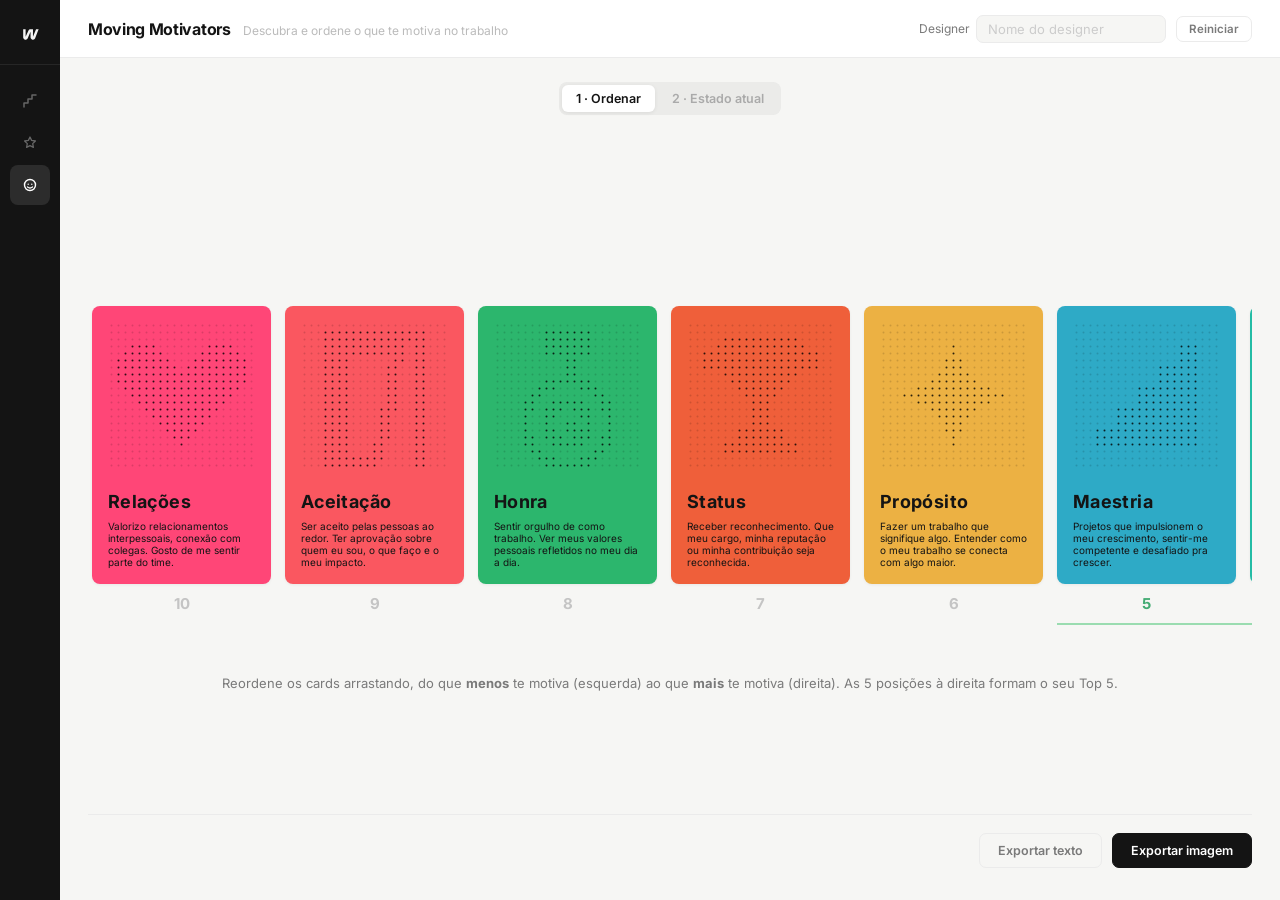
==== mm/index.html @ b3c46a8f "Adiciona ferramenta Moving Motivators Terceira ferramenta da central, seguindo o layout dos cards do" ====
<!DOCTYPE html>
<html lang="pt-BR">
<head>
  <meta charset="UTF-8">
  <meta name="viewport" content="width=device-width, initial-scale=1.0">
  <title>Leadership Tools — Moving Motivators</title>
  <link rel="preconnect" href="https://fonts.googleapis.com">
  <link rel="preconnect" href="https://fonts.gstatic.com" crossorigin>
  <link href="https://fonts.googleapis.com/css2?family=Inter:wght@400;500;600;700;800&display=swap" rel="stylesheet">
  <link rel="stylesheet" href="../assets/shared.css">
  <style>
    /* ── BODY ─────────────────────────────────── */
    .mm-body {
      flex: 1;
      overflow-y: auto;
      background: var(--bg);
      padding: 24px 28px 32px;
      display: flex;
      flex-direction: column;
    }

    /* ── STEP INDICATOR ───────────────────────── */
    .mm-steps { display: flex; justify-content: center; margin-bottom: 18px; }

    /* segmented control (mesmo padrão do .mode-toggle da Ladder) */
    .mm-toggle {
      display: inline-flex;
      gap: 3px;
      background: rgba(20,20,20,0.05);   /* o body já é --bg, então um tom + escuro */
      border-radius: 8px;
      padding: 3px;
    }

    .mm-step {
      font-family: inherit;
      font-size: 12.5px;
      font-weight: 600;
      color: #aaa;
      background: transparent;
      border: none;
      border-radius: 6px;
      padding: 6px 14px;
      cursor: pointer;
      display: flex;
      align-items: center;
      gap: 6px;
      transition: background 0.12s, color 0.12s, box-shadow 0.12s;
      white-space: nowrap;
    }
    .mm-step:not(.active):hover { color: var(--muted); }
    .mm-step.active {
      background: var(--white);
      color: var(--charcoal);
      box-shadow: 0 1px 4px rgba(0,0,0,0.07);
    }

    .mm-instruction { font-size: 13px; color: var(--muted); margin-top: 20px; line-height: 1.6; text-align: center; }

    /* ── AÇÕES (exportar) — padrão .ladder-actions ── */
    .mm-actions {
      display: flex;
      gap: 10px;
      justify-content: flex-end;
      padding-top: 18px;
      border-top: 1px solid var(--border);
      flex-shrink: 0;
    }

    /* ── IDENTIDADE (nome + mês/ano, padrão Ladder) ── */
    .mm-identity { text-align: center; margin-bottom: 18px; min-height: 30px; }
    .mm-name {
      font-size: 26px;
      font-weight: 800;
      color: var(--charcoal);
      letter-spacing: -0.04em;
      display: none;
    }
    .mm-date { font-size: 11.5px; color: #bbb; margin-top: 2px; display: none; }

    .mm-view { flex: 1; display: flex; flex-direction: column; min-height: 0; }
    .mm-view[hidden] { display: none; }

    /* ── CARD ─────────────────────────────────── */
    .mm-card {
      width: 100%;
      min-height: 261px;
      flex: 1 1 auto;
      border-radius: 8px;
      padding: 16px;
      display: flex;
      flex-direction: column;
      gap: 24px;                 /* Figma: display ↔ texto */
      cursor: grab;
      user-select: none;
      box-shadow: 0 1px 3px rgba(0,0,0,0.06);
    }
    .mm-card:active { cursor: grabbing; }
    .mm-card.dragging { opacity: 0.35; }

    .mm-icon {
      width: 100%;
      aspect-ratio: 1 / 1;
      background-size: contain;
      background-repeat: no-repeat;
      background-position: center;
    }

    .mm-card-text { display: flex; flex-direction: column; gap: 8px; } /* Figma: título ↔ desc */

    .mm-title {
      font-family: 'Landour', 'Inter', sans-serif;
      font-weight: 700;
      font-size: 18px;
      letter-spacing: 0.36px;
      line-height: 1.05;
      color: #141414;
    }
    .mm-desc { font-size: 10px; line-height: 1.2; color: #141414; }

    /* Compact (usado no passo 2) */
    .mm-card.compact { min-height: 0; flex: none; padding: 10px; gap: 10px; }
    .mm-card.compact .mm-title { font-size: 13px; text-align: center; }
    .mm-card.compact .mm-desc { display: none; }

    /* ── SCALE (passo 1) ──────────────────────── */
    /* centraliza verticalmente o bloco (cards + régua) */
    .scale-center {
      flex: 1;
      display: flex;
      flex-direction: column;
      justify-content: center;
      min-height: 0;
    }

    /* só os cards rolam na horizontal (scrollbar oculta, scroll mantido) */
    .cards-scroll {
      overflow-x: auto;
      padding: 4px 4px 8px;
      scrollbar-width: none;        /* Firefox */
      -ms-overflow-style: none;     /* IE/Edge legado */
    }
    .cards-scroll::-webkit-scrollbar { display: none; }  /* WebKit */

    .scale-col { display: flex; flex-direction: column; gap: 10px; width: max-content; }

    .scale-slots { display: grid; grid-template-columns: repeat(10, 179px); gap: 14px; align-items: stretch; }

    .scale-slot {
      display: flex;
      flex-direction: column;
      align-items: stretch;
      gap: 10px;
    }
    .scale-slot.drag-over .mm-card { box-shadow: 0 0 0 2px var(--charcoal); }

    .slot-rank { text-align: center; font-size: 15px; font-weight: 700; color: #c4c4c4; }
    .scale-slot.top5 .slot-rank { color: #43ab73; }

    /* TOP 5 bracket */
    .top5-track { display: grid; grid-template-columns: repeat(10, 179px); gap: 14px; }
    .top5-track .bracket {
      grid-column: 6 / 11;
      text-align: center;
      font-size: 11px;
      font-weight: 700;
      letter-spacing: 0.14em;
      color: #43ab73;
      border-top: 2px solid #9adcb0;
      padding-top: 6px;
    }


    /* ── GRID (passo 2) ───────────────────────── */
    .mm-grid {
      display: grid;
      grid-template-columns: 84px repeat(5, minmax(0, 1fr));
      gap: 10px;
      max-width: 940px;
      margin: 0 auto;
    }

    .row-label { display: flex; align-items: center; font-size: 13.5px; font-weight: 700; }
    .row-label.plus    { color: #2fa968; }
    .row-label.neutral { color: var(--muted); }
    .row-label.minus   { color: #e2542f; }

    .grid-cell {
      min-height: 132px;
      border: 1.5px dashed #d5d5d5;
      border-radius: 9px;
      padding: 6px;
      display: flex;
      align-items: center;
      justify-content: center;
      transition: border-color 0.12s, background 0.12s;
    }
    .grid-cell.plus    { background: #f0faf3; border-color: #cdeed8; }
    .grid-cell.neutral { background: #fafafa; }
    .grid-cell.minus   { background: #fdf1ee; border-color: #f5d5cb; }
    .grid-cell.drag-over { border-color: var(--charcoal); }

    .mm-grid-caption {
      display: grid;
      grid-template-columns: 84px repeat(5, minmax(0, 1fr));
      gap: 10px;
      max-width: 940px;
      margin: 8px auto 0;
    }
    .mm-grid-caption .bracket {
      grid-column: 2 / 7;
      text-align: center;
      font-size: 11px;
      font-weight: 700;
      letter-spacing: 0.14em;
      color: #43ab73;
      border-top: 2px solid #9adcb0;
      padding-top: 5px;
    }

    .mm-legends { margin-top: 20px; display: flex; flex-direction: column; align-items: center; gap: 6px; }
    .mm-legend { font-size: 12px; display: flex; align-items: center; gap: 8px; color: var(--muted); }
    .mm-legend .dot { width: 9px; height: 9px; border-radius: 50%; flex-shrink: 0; }
    .mm-legend.plus  .dot { background: #2fa968; }
    .mm-legend.minus .dot { background: #e2542f; }
  </style>
</head>
<body>
<div class="app">

  <!-- Sidebar -->
  <aside class="sidebar">
    <div class="sidebar-logo">
      <img src="../assets/logo-bcotransp.svg" alt="Wave" width="28" height="28">
    </div>
    <nav class="sidebar-nav">
      <a class="nav-item" href="../ladder/index.html" data-tooltip="Ladder">
        <svg class="nav-icon" viewBox="0 0 16 16" fill="none">
          <path d="M2 14 L2 10 L6 10 L6 6 L10 6 L10 2 L14 2"
            stroke="currentColor" stroke-width="1.5"
            stroke-linecap="round" stroke-linejoin="round"/>
        </svg>
      </a>
      <a class="nav-item" href="../pdi/index.html" data-tooltip="PDI">
        <svg class="nav-icon" viewBox="0 0 16 16" fill="none">
          <path d="M8 2L9.6 5.4 13.4 6 10.7 8.6 11.4 12.4 8 10.7 4.6 12.4 5.3 8.6 2.6 6 6.4 5.4Z"
            stroke="currentColor" stroke-width="1.3" stroke-linejoin="round"/>
        </svg>
      </a>
      <a class="nav-item active" href="#" data-tooltip="Moving Motivators">
        <svg class="nav-icon" viewBox="0 0 16 16" fill="none">
          <circle cx="8" cy="8" r="5.5" stroke="currentColor" stroke-width="1.4"/>
          <circle cx="6.2" cy="7.2" r="0.7" fill="currentColor"/>
          <circle cx="9.8" cy="7.2" r="0.7" fill="currentColor"/>
          <path d="M5.5 10 Q8 12 10.5 10" stroke="currentColor" stroke-width="1.3" stroke-linecap="round"/>
        </svg>
      </a>
    </nav>
  </aside>

  <!-- Main -->
  <div class="main">

    <!-- Header -->
    <header class="header">
      <div class="header-left">
        <h1>Moving Motivators</h1>
        <span class="header-sub">Descubra e ordene o que te motiva no trabalho</span>
      </div>
      <div class="header-right">
        <div class="header-field">
          <label for="designer-name">Designer</label>
          <input class="input designer-input" id="designer-name" type="text" placeholder="Nome do designer" autocomplete="off" oninput="updateIdentity()" />
        </div>
        <button class="btn btn-secondary btn-slim" onclick="resetMM()">Reiniciar</button>
      </div>
    </header>

    <!-- Body -->
    <div class="mm-body">
      <div class="mm-steps">
        <div class="mm-toggle">
          <button class="mm-step active" id="step-tab-1" onclick="goStep(1)">1 · Ordenar</button>
          <button class="mm-step" id="step-tab-2" onclick="goStep(2)">2 · Estado atual</button>
        </div>
      </div>

      <!-- STEP 1 -->
      <section class="mm-view" id="view-1">
        <div class="scale-center">
          <div class="mm-identity">
            <div class="mm-name"></div>
            <div class="mm-date"></div>
          </div>
          <div class="cards-scroll">
            <div class="scale-col">
              <div class="scale-slots" id="slots"></div>
              <div class="top5-track"><div class="bracket">TOP 5</div></div>
            </div>
          </div>
          <p class="mm-instruction">Reordene os cards arrastando, do que <strong>menos</strong> te motiva (esquerda) ao que <strong>mais</strong> te motiva (direita). As 5 posições à direita formam o seu Top 5.</p>
        </div>
      </section>

      <!-- STEP 2 -->
      <section class="mm-view" id="view-2" hidden>
        <div class="scale-center">
          <div class="mm-identity">
            <div class="mm-name"></div>
            <div class="mm-date"></div>
          </div>
          <div class="mm-grid" id="grid"></div>
          <div class="mm-grid-caption"><div class="bracket">TOP 5</div></div>
          <div class="mm-legends">
            <div class="mm-legend plus"><span class="dot"></span> Sinto isso no meu trabalho hoje em dia</div>
            <div class="mm-legend minus"><span class="dot"></span> Não me sinto cumprindo estas motivações</div>
          </div>
          <p class="mm-instruction">Para cada um dos seus <strong>5 principais</strong> motivadores, arraste para <strong>cima</strong> ou para <strong>baixo</strong> conforme sente que ele está representado no seu trabalho hoje.</p>
        </div>
      </section>

      <!-- Ações (exporta o passo atual) -->
      <div class="mm-actions">
        <button class="btn btn-secondary" id="export-text-btn" onclick="exportMMText()">Exportar texto</button>
        <button class="btn btn-primary" id="export-image-btn" onclick="exportMMImage()">Exportar imagem</button>
      </div>
    </div>

  </div>
</div>

<script>
const MOTIVATORS = [
  { id:'relacoes', name:'Relações', color:'#FF4677', desc:'Valorizo relacionamentos interpessoais, conexão com colegas. Gosto de me sentir parte do time.', bmp:'[base64]' },
  { id:'aceitacao', name:'Aceitação', color:'#FA5760', desc:'Ser aceito pelas pessoas ao redor. Ter aprovação sobre quem eu sou, o que faço e o meu impacto.', bmp:'[base64]' },
  { id:'status', name:'Status', color:'#EF5F3A', desc:'Receber reconhecimento. Que meu cargo, minha reputação ou minha contribuição seja reconhecida.', bmp:'[base64]' },
  { id:'proposito', name:'Propósito', color:'#ECB143', desc:'Fazer um trabalho que signifique algo. Entender como o meu trabalho se conecta com algo maior.', bmp:'[base64]' },
  { id:'influencia', name:'Influência', color:'#B8D94E', desc:'Ter poder sobre o que acontece ao redor. Impactar decisões, ter espaço de ação e influenciar decisões.', bmp:'[base64]' },
  { id:'honra', name:'Honra', color:'#2CB66D', desc:'Sentir orgulho de como trabalho. Ver meus valores pessoais refletidos no meu dia a dia.', bmp:'[base64]' },
  { id:'curiosidade', name:'Curiosidade', color:'#24BCA5', desc:'Ter novas experiências, investigar, aprender e aplicar novos métodos, ideias e processos.', bmp:'[base64]' },
  { id:'maestria', name:'Maestria', color:'#2EAAC6', desc:'Projetos que impulsionem o meu crescimento, sentir-me competente e desafiado pra crescer.', bmp:'[base64]' },
  { id:'liberdade', name:'Liberdade', color:'#388BF8', desc:'Ter autonomia em minhas tarefas. Independência para escolher caminhos e tomar decisões.', bmp:'[base64]' },
  { id:'ordem', name:'Ordem', color:'#7181FF', desc:'Ter estrutura, regras, previsibilidade. Trabalhar com estabilidade para saber o que esperar.', bmp:'[base64]' },
];

const N = 21;
const byId = Object.fromEntries(MOTIVATORS.map(m => [m.id, m]));
const LABELS = [10, 9, 8, 7, 6, 5, 4, 3, 2, 1];

// posições do eixo (index 0 = label 10 … index 9 = label 1); guarda id ou null
const positions = new Array(10).fill(null);
// impacto no passo 2: id -> -1 | 0 | 1
const impacto = {};
let dragId = null;
let currentStep = 1;

// ── Ícone (SVG data-uri de pontos) ────────────────────────
function buildIcon(m) {
  const on = 'rgba(0,0,0,0.82)', off = 'rgba(0,0,0,0.14)';
  let dots = '';
  for (let r = 0; r < N; r++) {
    for (let c = 0; c < N; c++) {
      const bit = m.bmp[r * N + c] === '1';
      dots += `<circle cx="${c + 0.5}" cy="${r + 0.5}" r="0.143" fill="${bit ? on : off}"/>`;
    }
  }
  const svg = `<svg xmlns='http://www.w3.org/2000/svg' viewBox='0 0 ${N} ${N}'>${dots}</svg>`;
  return `url("data:image/svg+xml,${encodeURIComponent(svg)}")`;
}
MOTIVATORS.forEach(m => { m._icon = buildIcon(m); });

// ── Card ──────────────────────────────────────────────────
function makeCard(m, compact) {
  const el = document.createElement('div');
  el.className = 'mm-card' + (compact ? ' compact' : '');
  el.style.background = m.color;
  el.draggable = true;
  el.dataset.id = m.id;
  el.innerHTML =
    `<div class="mm-icon"></div>` +
    `<div class="mm-card-text">` +
      `<div class="mm-title">${m.name}</div>` +
      (compact ? '' : `<div class="mm-desc">${m.desc}</div>`) +
    `</div>`;
  el.querySelector('.mm-icon').style.backgroundImage = m._icon;
  el.addEventListener('dragstart', e => {
    dragId = m.id;
    el.classList.add('dragging');
    e.dataTransfer.effectAllowed = 'move';
    e.dataTransfer.setData('text/plain', m.id);
  });
  el.addEventListener('dragend', () => { el.classList.remove('dragging'); dragId = null; });
  return el;
}

// ── Drop helpers ──────────────────────────────────────────
function allowDrop(e) { e.preventDefault(); e.currentTarget.classList.add('drag-over'); }
function leaveDrop(e) { e.currentTarget.classList.remove('drag-over'); }

// ── Passo 1 ───────────────────────────────────────────────
function renderStep1() {
  const slots = document.getElementById('slots');
  slots.innerHTML = '';
  for (let i = 0; i < 10; i++) {
    const slot = document.createElement('div');
    slot.className = 'scale-slot' + (i >= 5 ? ' top5' : '');
    slot.dataset.slot = i;
    slot.addEventListener('dragover', allowDrop);
    slot.addEventListener('dragleave', leaveDrop);
    slot.addEventListener('drop', onDropSlot);
    slot.appendChild(makeCard(byId[positions[i]], false));
    const rank = document.createElement('div');
    rank.className = 'slot-rank';
    rank.textContent = LABELS[i];
    slot.appendChild(rank);
    slots.appendChild(slot);
  }
}

function onDropSlot(e) {
  e.preventDefault();
  const slot = e.currentTarget;
  slot.classList.remove('drag-over');
  const idx = +slot.dataset.slot;
  const id = dragId;
  if (!id) return;
  const from = positions.indexOf(id);
  if (from === idx) return;
  // reorder: tira o card da origem e insere no destino;
  // os cards entre origem e destino deslocam uma posição
  positions.splice(from, 1);
  positions.splice(idx, 0, id);
  renderStep1();
}

// ── Passo 2 ───────────────────────────────────────────────
function renderStep2() {
  const grid = document.getElementById('grid');
  grid.innerHTML = '';
  const cols = [5, 6, 7, 8, 9].map(i => positions[i]);  // Top 5, ordem label 5→1
  const rows = [
    { v: 1,  cls: 'plus',    label: '+1' },
    { v: 0,  cls: 'neutral', label: 'Neutral' },
    { v: -1, cls: 'minus',   label: '−1' },
  ];
  rows.forEach(row => {
    const rl = document.createElement('div');
    rl.className = 'row-label ' + row.cls;
    rl.textContent = row.label;
    grid.appendChild(rl);
    cols.forEach((id, ci) => {
      const cell = document.createElement('div');
      cell.className = 'grid-cell ' + row.cls;
      cell.dataset.col = ci;
      cell.dataset.val = row.v;
      cell.addEventListener('dragover', allowDrop);
      cell.addEventListener('dragleave', leaveDrop);
      cell.addEventListener('drop', onDropCell);
      if ((impacto[id] ?? 0) === row.v) cell.appendChild(makeCard(byId[id], true));
      grid.appendChild(cell);
    });
  });
}

function onDropCell(e) {
  e.preventDefault();
  e.currentTarget.classList.remove('drag-over');
  const id = dragId;
  if (!id) return;
  // só move os cards do Top 5; posiciona na própria coluna, na linha escolhida
  const top5 = [5, 6, 7, 8, 9].map(i => positions[i]);
  if (!top5.includes(id)) return;
  impacto[id] = +e.currentTarget.dataset.val;
  renderStep2();
}

// ── Navegação de passos ───────────────────────────────────
function goStep(n) {
  if (n === 2 && !positions.every(x => x)) return;
  currentStep = n;
  document.getElementById('view-1').hidden = n !== 1;
  document.getElementById('view-2').hidden = n !== 2;
  document.getElementById('step-tab-1').classList.toggle('active', n === 1);
  document.getElementById('step-tab-2').classList.toggle('active', n === 2);
  if (n === 2) renderStep2();
}

// ── Identidade (nome + mês/ano, padrão Ladder) ────────────
function updateIdentity() {
  const name = document.getElementById('designer-name').value.trim();
  const date = new Date().toLocaleDateString('pt-BR', { month: 'long', year: 'numeric' });
  // há um bloco de identidade por passo — atualiza todos
  document.querySelectorAll('.mm-name').forEach(el => {
    el.textContent = name;
    el.style.display = name ? 'block' : 'none';
  });
  document.querySelectorAll('.mm-date').forEach(el => {
    el.textContent = date;
    el.style.display = name ? 'block' : 'none';
  });
}

// ═══════════════════════════════════════════════════════════
//  EXPORT (padrão Ladder: texto + imagem)
// ═══════════════════════════════════════════════════════════

const EXP = { pad: 48, cardW: 179, gap: 14, ip: 16, icon: 147, gapText: 24, gapTitle: 8, lineH: 12, titleH: 19 };
const FONT_UI = 'Inter, Helvetica, sans-serif';

function formatDateTitle() {
  const s = new Date().toLocaleDateString('pt-BR', { month: 'long', year: 'numeric' });
  return s.charAt(0).toUpperCase() + s.slice(1);
}

function escXml(s) {
  return String(s).replace(/[&<>"']/g, c => ({ '&':'&amp;','<':'&lt;','>':'&gt;','"':'&quot;',"'":'&apos;' }[c]));
}

function flashMMBtn(id, label) {
  const btn = document.getElementById(id);
  if (!btn.dataset.label) btn.dataset.label = btn.textContent;
  btn.textContent = label;
  btn.classList.add('copied');
  clearTimeout(btn._t);
  btn._t = setTimeout(() => {
    btn.textContent = btn.dataset.label;
    btn.classList.remove('copied');
  }, 1800);
}

// ── Export texto ──────────────────────────────────────────
function exportMMText() {
  const designer = document.getElementById('designer-name').value.trim();
  const lines = [];
  lines.push(`Moving Motivators${designer ? ' — ' + designer : ''}`);
  lines.push(formatDateTitle());
  lines.push('');

  if (currentStep === 1) {
    lines.push('ORDENAÇÃO (do que mais ao que menos motiva)');
    lines.push('');
    for (let i = 9; i >= 0; i--) {
      const rank = String(LABELS[i]).padStart(2, ' ');
      lines.push(`${rank}. ${byId[positions[i]].name}${i >= 5 ? '  ★' : ''}`);
    }
    lines.push('');
    lines.push('★ = Top 5');
  } else {
    lines.push('TOP 5 — o quanto está representado no trabalho hoje');
    lines.push('');
    const larg = Math.max(...[9,8,7,6,5].map(i => byId[positions[i]].name.length));
    [9,8,7,6,5].forEach((i, k) => {
      const id = positions[i];
      const v = impacto[id] ?? 0;
      const marca = v === 1 ? '+1' : v === -1 ? '−1' : ' 0';
      lines.push(`${k + 1}. ${byId[id].name.padEnd(larg + 2, ' ')}${marca}`);
    });
    lines.push('');
    lines.push('+1 = sinto isso no meu trabalho hoje em dia');
    lines.push('−1 = não me sinto cumprindo esta motivação');
  }

  navigator.clipboard.writeText(lines.join('\n')).then(
    () => flashMMBtn('export-text-btn', 'Copiado!'),
    () => flashMMBtn('export-text-btn', 'Erro')
  );
}

// ── Export imagem ─────────────────────────────────────────
const _measure = document.createElement('canvas').getContext('2d');
function wrapText(text, maxW, font) {
  _measure.font = font;
  const words = String(text).split(' ');
  const lines = [];
  let line = '';
  for (const w of words) {
    const test = line ? line + ' ' + w : w;
    if (_measure.measureText(test).width > maxW && line) { lines.push(line); line = w; }
    else line = test;
  }
  if (line) lines.push(line);
  return lines;
}

// Landour embutida em base64 — sem isso o PNG cai pra fonte do sistema
let _fontCss = null;
async function loadFontCss() {
  if (_fontCss !== null) return _fontCss;
  try {
    const res = await fetch('../assets/fonts/Landour-BoldDisplay.woff2');
    const bytes = new Uint8Array(await res.arrayBuffer());
    let bin = '';
    for (let i = 0; i < bytes.length; i++) bin += String.fromCharCode(bytes[i]);
    _fontCss = `@font-face{font-family:'Landour';src:url(data:font/woff2;base64,${btoa(bin)}) format('woff2');font-weight:700;font-style:normal;}`;
  } catch (e) {
    _fontCss = '';
  }
  return _fontCss;
}

function iconSvgAt(m, x, y, size) {
  let dots = '';
  for (let r = 0; r < N; r++) for (let c = 0; c < N; c++) {
    const bit = m.bmp[r * N + c] === '1';
    dots += `<circle cx="${c + 0.5}" cy="${r + 0.5}" r="0.143" fill="${bit ? 'rgba(0,0,0,0.82)' : 'rgba(0,0,0,0.14)'}"/>`;
  }
  return `<svg x="${x}" y="${y}" width="${size}" height="${size}" viewBox="0 0 ${N} ${N}">${dots}</svg>`;
}

function headSvg(designer, dateT, W) {
  if (!designer) return '';
  return `<text x="${W/2}" y="${EXP.pad + 30}" text-anchor="middle" font-family="${FONT_UI}" font-weight="800" font-size="30" letter-spacing="-1" fill="#141414">${escXml(designer)}</text>`
       + `<text x="${W/2}" y="${EXP.pad + 52}" text-anchor="middle" font-family="${FONT_UI}" font-weight="500" font-size="14" fill="#bbb">${escXml(dateT)}</text>`;
}

function bracketSvg(x, w, y) {
  return `<line x1="${x}" y1="${y}" x2="${x + w}" y2="${y}" stroke="#9adcb0" stroke-width="2"/>`
       + `<text x="${x + w/2}" y="${y + 19}" text-anchor="middle" font-family="${FONT_UI}" font-weight="700" font-size="11" letter-spacing="1.5" fill="#43ab73">TOP 5</text>`;
}

function wrapSvg(inner, W, H, fontCss) {
  return `<svg xmlns="http://www.w3.org/2000/svg" width="${W}" height="${H}" viewBox="0 0 ${W} ${H}">`
       + `<style>${fontCss}</style><rect width="100%" height="100%" fill="#F6F6F4"/>${inner}</svg>`;
}

function fullCardSvg(m, x, y, h) {
  const tx = x + EXP.ip;
  const textTop = y + EXP.ip + EXP.icon + EXP.gapText;
  const descTop = textTop + EXP.titleH + EXP.gapTitle;
  const lines = wrapText(m.desc, EXP.cardW - EXP.ip * 2, `400 10px ${FONT_UI}`);
  let desc = '';
  lines.forEach((ln, i) => {
    desc += `<text x="${tx}" y="${descTop + 9 + i * EXP.lineH}" font-family="${FONT_UI}" font-size="10" fill="#141414">${escXml(ln)}</text>`;
  });
  return `<rect x="${x}" y="${y}" width="${EXP.cardW}" height="${h}" rx="8" fill="${m.color}"/>`
       + iconSvgAt(m, tx, y + EXP.ip, EXP.icon)
       + `<text x="${tx}" y="${textTop + 14}" font-family="Landour, ${FONT_UI}" font-weight="700" font-size="18" letter-spacing="0.36" fill="#141414">${escXml(m.name)}</text>`
       + desc;
}

function compactCardSvg(m, x, y, w, h) {
  const p = 10, titleH = 16, gapT = 6;
  // o ícone respeita largura E altura disponíveis (descontando o título)
  const size = Math.min(w - p * 2, h - p * 2 - titleH - gapT);
  const ix = x + (w - size) / 2;
  return `<rect x="${x}" y="${y}" width="${w}" height="${h}" rx="8" fill="${m.color}"/>`
       + iconSvgAt(m, ix, y + p, size)
       + `<text x="${x + w/2}" y="${y + h - p}" text-anchor="middle" font-family="Landour, ${FONT_UI}" font-weight="700" font-size="13" fill="#141414">${escXml(m.name)}</text>`;
}

function buildStep1Svg(designer, dateT, fontCss) {
  const maxLines = Math.max(...positions.map(id =>
    wrapText(byId[id].desc, EXP.cardW - EXP.ip * 2, `400 10px ${FONT_UI}`).length));
  const cardH = EXP.ip + EXP.icon + EXP.gapText + EXP.titleH + EXP.gapTitle + maxLines * EXP.lineH + EXP.ip;
  const rowW = 10 * EXP.cardW + 9 * EXP.gap;
  const W = rowW + EXP.pad * 2;
  const cardsY = EXP.pad + (designer ? 84 : 8);
  const rankY = cardsY + cardH + 26;
  const brY = rankY + 14;
  const H = brY + 30 + EXP.pad;

  let body = '';
  positions.forEach((id, i) => {
    const x = EXP.pad + i * (EXP.cardW + EXP.gap);
    body += fullCardSvg(byId[id], x, cardsY, cardH);
    body += `<text x="${x + EXP.cardW/2}" y="${rankY}" text-anchor="middle" font-family="${FONT_UI}" font-weight="700" font-size="15" fill="${i >= 5 ? '#43ab73' : '#c4c4c4'}">${LABELS[i]}</text>`;
  });
  body += bracketSvg(EXP.pad + 5 * (EXP.cardW + EXP.gap), 5 * EXP.cardW + 4 * EXP.gap, brY);

  return { str: wrapSvg(headSvg(designer, dateT, W) + body, W, H, fontCss), W, H };
}

function buildStep2Svg(designer, dateT, fontCss) {
  const colW = 150, gap = 12, labelW = 74, rowH = 132;
  const cols = [9, 8, 7, 6, 5].map(i => positions[i]);   // rank 1 → 5
  const W = labelW + gap + 5 * colW + 4 * gap + EXP.pad * 2;
  const gridY = EXP.pad + (designer ? 84 : 8);
  const brY = gridY + 3 * rowH + 2 * gap + 14;
  const H = brY + 30 + EXP.pad;

  const rows = [
    { v: 1,  label: '+1',      color: '#2fa968', fill: '#f0faf3', stroke: '#cdeed8' },
    { v: 0,  label: 'Neutral', color: '#7a7a7a', fill: '#fafafa', stroke: '#d5d5d5' },
    { v: -1, label: '−1',      color: '#e2542f', fill: '#fdf1ee', stroke: '#f5d5cb' },
  ];

  let body = '';
  rows.forEach((row, ri) => {
    const y = gridY + ri * (rowH + gap);
    body += `<text x="${EXP.pad + labelW - 10}" y="${y + rowH/2 + 5}" text-anchor="end" font-family="${FONT_UI}" font-weight="700" font-size="13.5" fill="${row.color}">${escXml(row.label)}</text>`;
    cols.forEach((id, ci) => {
      const x = EXP.pad + labelW + gap + ci * (colW + gap);
      body += `<rect x="${x}" y="${y}" width="${colW}" height="${rowH}" rx="9" fill="${row.fill}" stroke="${row.stroke}" stroke-width="1.5" stroke-dasharray="4 3"/>`;
      if ((impacto[id] ?? 0) === row.v) body += compactCardSvg(byId[id], x + 8, y + 8, colW - 16, rowH - 16);
    });
  });
  body += bracketSvg(EXP.pad + labelW + gap, 5 * colW + 4 * gap, brY);

  return { str: wrapSvg(headSvg(designer, dateT, W) + body, W, H, fontCss), W, H };
}

function rasterize(svgStr, W, H, filename) {
  const blob = new Blob([svgStr], { type: 'image/svg+xml;charset=utf-8' });
  const url = URL.createObjectURL(blob);
  const img = new Image();
  img.onload = () => {
    const canvas = document.createElement('canvas');
    canvas.width = W * 2; canvas.height = H * 2;      // 2x p/ retina
    const ctx = canvas.getContext('2d');
    ctx.fillStyle = '#F6F6F4';
    ctx.fillRect(0, 0, canvas.width, canvas.height);
    ctx.drawImage(img, 0, 0, canvas.width, canvas.height);
    URL.revokeObjectURL(url);
    canvas.toBlob(b => {
      const a = document.createElement('a');
      a.href = URL.createObjectURL(b);
      a.download = filename;
      a.click();
      URL.revokeObjectURL(a.href);
      flashMMBtn('export-image-btn', 'Baixado!');
    }, 'image/png');
  };
  img.onerror = () => { URL.revokeObjectURL(url); flashMMBtn('export-image-btn', 'Erro'); };
  img.src = url;
}

async function exportMMImage() {
  const designer = document.getElementById('designer-name').value.trim();
  const dateT = formatDateTitle();
  const fontCss = await loadFontCss();
  const { str, W, H } = currentStep === 1
    ? buildStep1Svg(designer, dateT, fontCss)
    : buildStep2Svg(designer, dateT, fontCss);
  const slug = (designer || 'designer').toLowerCase().replace(/\s+/g, '-').replace(/[^a-z0-9-]/g, '');
  const dslug = new Date().toLocaleDateString('pt-BR', { month: 'long', year: 'numeric' }).replace(/\s+/g, '-');
  rasterize(str, W, H, `moving-motivators-${currentStep === 1 ? 'ordenacao' : 'estado-atual'}-${slug}-${dslug}.png`);
}

// ── Reset ─────────────────────────────────────────────────
function resetMM() {
  for (const k in impacto) delete impacto[k];
  fillShuffled();
  goStep(1);
  renderStep1();
}

// ── Init ──────────────────────────────────────────────────
function shuffle(a) {
  for (let i = a.length - 1; i > 0; i--) {
    const j = Math.floor(Math.random() * (i + 1));
    [a[i], a[j]] = [a[j], a[i]];
  }
  return a;
}
function fillShuffled() {
  const order = shuffle(MOTIVATORS.map(m => m.id));
  for (let i = 0; i < 10; i++) positions[i] = order[i];
}

fillShuffled();
renderStep1();
</script>
</body>
</html>
---- assets/shared.css ----
/* ═══════════════════════════════════════════════════════════
   Leadership Tools — Shared CSS
   Tokens, app shell, sidebar, header, inputs, buttons, labels
   ═══════════════════════════════════════════════════════════ */

/* ── Display font (títulos de card — Landour) ─────────────── */
@font-face {
  font-family: 'Landour';
  src: url('fonts/Landour-BoldDisplay.woff2') format('woff2');
  font-weight: 700;
  font-style: normal;
  font-display: swap;
}

/* ── Design tokens ─────────────────────────────────────────── */
:root {
  --charcoal: #141414;
  --light:    #E6E6E6;
  --bg:       #F6F6F4;
  --white:    #FFFFFF;
  --muted:    #7a7a7a;
  --border:   #EBEBEB;
}

/* ── Reset ─────────────────────────────────────────────────── */
*, *::before, *::after { box-sizing: border-box; margin: 0; padding: 0; }

html, body {
  height: 100%;
  font-family: 'Inter', -apple-system, BlinkMacSystemFont, 'Segoe UI', sans-serif;
  background: var(--bg);
  color: var(--charcoal);
  overflow: hidden;
}

/* ── App shell ─────────────────────────────────────────────── */
.app  { display: flex; height: 100vh; }
.main { flex: 1; min-width: 0; display: flex; flex-direction: column; overflow: hidden; }

/* ── Sidebar ───────────────────────────────────────────────── */
.sidebar {
  width: 60px;
  flex-shrink: 0;
  background: var(--charcoal);
  display: flex;
  flex-direction: column;
  align-items: center;
  padding: 20px 0 24px;
}

.sidebar-logo {
  display: flex;
  align-items: center;
  justify-content: center;
  padding-bottom: 16px;
  margin-bottom: 8px;
  width: 100%;
  border-bottom: 1px solid rgba(255,255,255,0.08);
}

.sidebar-nav {
  display: flex;
  flex-direction: column;
  align-items: center;
  gap: 2px;
  padding: 8px 0;
}

.nav-item {
  position: relative;
  width: 40px;
  height: 40px;
  border-radius: 8px;
  display: flex;
  align-items: center;
  justify-content: center;
  color: rgba(255,255,255,0.35);
  cursor: default;
  user-select: none;
  text-decoration: none;
  transition: background 0.12s, color 0.12s;
}

.nav-item.active             { background: rgba(255,255,255,0.10); color: #fff; }
.nav-item:not(.active):hover { background: rgba(255,255,255,0.06); color: rgba(255,255,255,0.7); }

.nav-icon { width: 16px; height: 16px; flex-shrink: 0; }

.nav-item::after {
  content: attr(data-tooltip);
  position: absolute;
  left: calc(100% + 10px);
  top: 50%;
  transform: translateY(-50%);
  background: rgba(20,20,20,0.92);
  color: #fff;
  font-family: inherit;
  font-size: 11.5px;
  font-weight: 600;
  padding: 5px 9px;
  border-radius: 6px;
  white-space: nowrap;
  opacity: 0;
  pointer-events: none;
  transition: opacity 0.15s;
  z-index: 100;
}

.nav-item:hover::after { opacity: 1; }

/* ── Header ────────────────────────────────────────────────── */
.header {
  background: var(--white);
  border-bottom: 1px solid var(--border);
  padding: 0 28px;
  height: 58px;
  display: flex;
  align-items: center;
  justify-content: space-between;
  flex-shrink: 0;
}

.header-left { display: flex; align-items: baseline; gap: 12px; }
.header h1   { font-size: 16px; font-weight: 700; letter-spacing: -0.02em; }
.header-sub  { font-size: 12px; color: #bbb; }

.header-right       { display: flex; align-items: center; gap: 10px; }
.header-field       { display: flex; align-items: center; gap: 6px; }
.header-right label { font-size: 12px; color: var(--muted); white-space: nowrap; }

/* ── Inputs ────────────────────────────────────────────────── */
.input {
  font-family: inherit;
  font-size: 13px;
  font-weight: 500;
  color: var(--charcoal);
  background: var(--bg);
  border: 1.5px solid var(--border);
  border-radius: 7px;
  padding: 5px 11px;
  outline: none;
  transition: border-color 0.15s;
}

.input:focus        { border-color: var(--charcoal); }
.input::placeholder { color: #ccc; font-weight: 400; }

.designer-input { width: 190px; }

/* ── Buttons ───────────────────────────────────────────────── */
.btn {
  font-family: inherit;
  font-size: 12.5px;
  font-weight: 600;
  padding: 9px 18px;
  border-radius: 7px;
  cursor: pointer;
  transition: background 0.14s, border-color 0.14s, color 0.14s;
  white-space: nowrap;
}

.btn-primary           { background: var(--charcoal); color: var(--white); border: 1.5px solid var(--charcoal); }
.btn-primary:hover     { background: #000; border-color: #000; }
.btn-primary:disabled  { background: var(--border); border-color: var(--border); color: #bbb; cursor: not-allowed; pointer-events: none; }
.btn-primary.copied    { background: var(--white); color: var(--charcoal); border-color: var(--charcoal); }

.btn-secondary          { background: none; color: var(--muted); border: 1.5px solid var(--border); }
.btn-secondary:hover    { border-color: #aaa; color: var(--charcoal); }
.btn-secondary:disabled { opacity: 0.45; cursor: not-allowed; pointer-events: none; }

/* Slim — variante compacta usada no header (ex: Reiniciar) */
.btn-slim { font-size: 11.5px; padding: 5px 12px; }

/* ── Section label ─────────────────────────────────────────── */
.section-label {
  font-size: 10.5px;
  font-weight: 700;
  letter-spacing: 0.12em;
  text-transform: uppercase;
  color: var(--muted);
  margin-bottom: 14px;
  display: block;
}
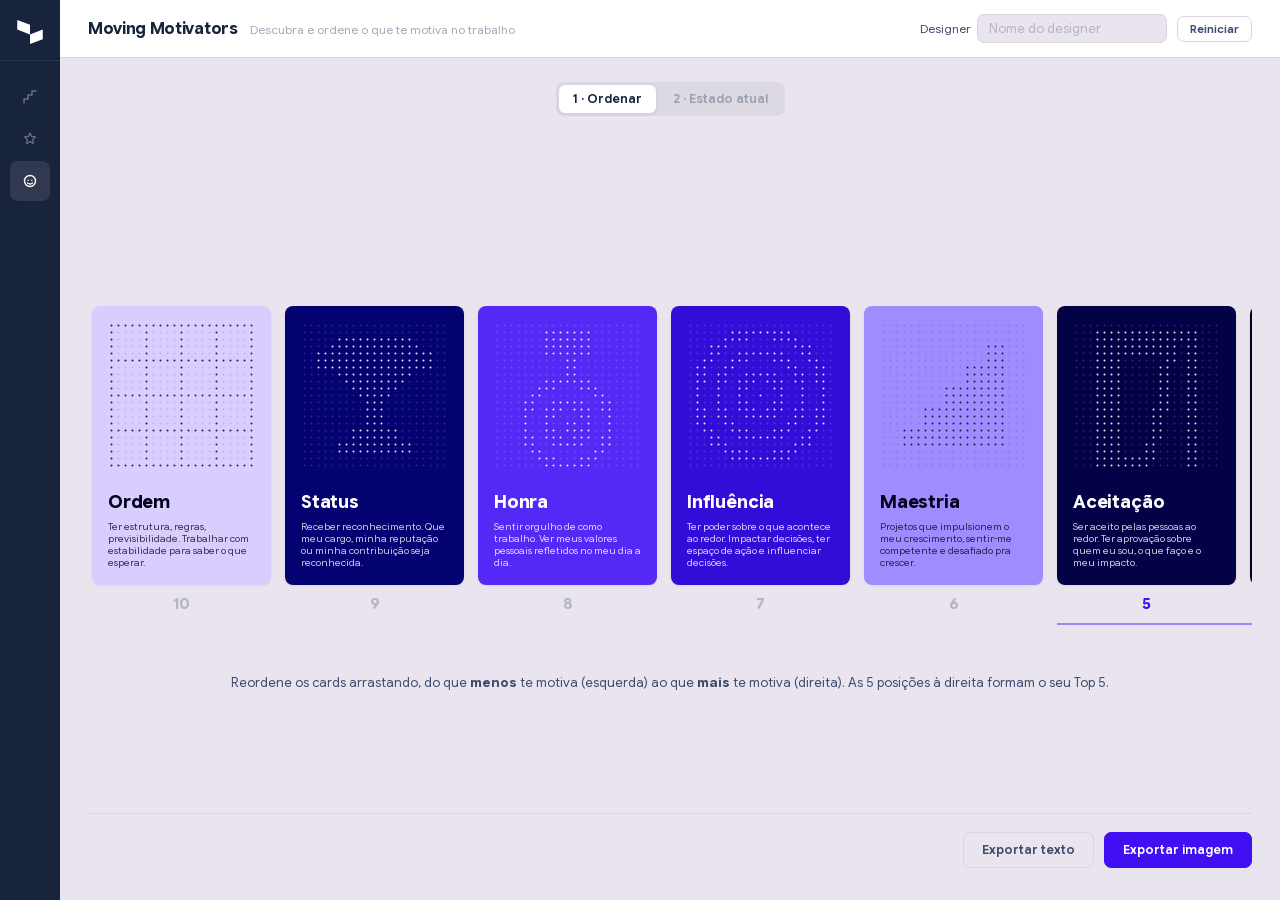
==== commit 9fe1b6e9: "Rebrand Bemobi Wave: nova paleta, Google Sans Flex e isotipo A Wave passa a ser Bemobi Wave. As 3 fe" ====
--- a/mm/index.html
+++ b/mm/index.html
@@ -4,9 +4,6 @@
   <meta charset="UTF-8">
   <meta name="viewport" content="width=device-width, initial-scale=1.0">
   <title>Leadership Tools — Moving Motivators</title>
-  <link rel="preconnect" href="https://fonts.googleapis.com">
-  <link rel="preconnect" href="https://fonts.gstatic.com" crossorigin>
-  <link href="https://fonts.googleapis.com/css2?family=Inter:wght@400;500;600;700;800&display=swap" rel="stylesheet">
   <link rel="stylesheet" href="../assets/shared.css">
   <style>
     /* ── BODY ─────────────────────────────────── */
@@ -26,7 +23,7 @@
     .mm-toggle {
       display: inline-flex;
       gap: 3px;
-      background: rgba(20,20,20,0.05);   /* o body já é --bg, então um tom + escuro */
+      background: rgba(24,35,60,0.06);   /* o body já é --bg, então um tom + escuro */
       border-radius: 8px;
       padding: 3px;
     }
@@ -35,7 +32,7 @@
       font-family: inherit;
       font-size: 12.5px;
       font-weight: 600;
-      color: #aaa;
+      color: #9BA0B2;
       background: transparent;
       border: none;
       border-radius: 6px;
@@ -47,14 +44,14 @@
       transition: background 0.12s, color 0.12s, box-shadow 0.12s;
       white-space: nowrap;
     }
-    .mm-step:not(.active):hover { color: var(--muted); }
+    .mm-step:not(.active):hover { color: var(--ink-2); }
     .mm-step.active {
       background: var(--white);
-      color: var(--charcoal);
+      color: var(--ink);
       box-shadow: 0 1px 4px rgba(0,0,0,0.07);
     }
 
-    .mm-instruction { font-size: 13px; color: var(--muted); margin-top: 20px; line-height: 1.6; text-align: center; }
+    .mm-instruction { font-size: 13px; color: var(--ink-2); margin-top: 20px; line-height: 1.6; text-align: center; }
 
     /* ── AÇÕES (exportar) — padrão .ladder-actions ── */
     .mm-actions {
@@ -71,11 +68,11 @@
     .mm-name {
       font-size: 26px;
       font-weight: 800;
-      color: var(--charcoal);
+      color: var(--ink);
       letter-spacing: -0.04em;
       display: none;
     }
-    .mm-date { font-size: 11.5px; color: #bbb; margin-top: 2px; display: none; }
+    .mm-date { font-size: 11.5px; color: #A5A9B8; margin-top: 2px; display: none; }
 
     .mm-view { flex: 1; display: flex; flex-direction: column; min-height: 0; }
     .mm-view[hidden] { display: none; }
@@ -108,14 +105,14 @@
     .mm-card-text { display: flex; flex-direction: column; gap: 8px; } /* Figma: título ↔ desc */
 
     .mm-title {
-      font-family: 'Landour', 'Inter', sans-serif;
+      font-family: inherit;
       font-weight: 700;
       font-size: 18px;
-      letter-spacing: 0.36px;
-      line-height: 1.05;
-      color: #141414;
-    }
-    .mm-desc { font-size: 10px; line-height: 1.2; color: #141414; }
+      letter-spacing: -0.01em;
+      line-height: 1.1;
+      color: var(--card-ink, var(--ink));
+    }
+    .mm-desc { font-size: 10px; line-height: 1.2; color: var(--card-soft, var(--ink)); }
 
     /* Compact (usado no passo 2) */
     .mm-card.compact { min-height: 0; flex: none; padding: 10px; gap: 10px; }
@@ -151,10 +148,10 @@
       align-items: stretch;
       gap: 10px;
     }
-    .scale-slot.drag-over .mm-card { box-shadow: 0 0 0 2px var(--charcoal); }
-
-    .slot-rank { text-align: center; font-size: 15px; font-weight: 700; color: #c4c4c4; }
-    .scale-slot.top5 .slot-rank { color: #43ab73; }
+    .scale-slot.drag-over .mm-card { box-shadow: 0 0 0 2px var(--accent); }
+
+    .slot-rank { text-align: center; font-size: 15px; font-weight: 700; color: #B3B6C3; }
+    .scale-slot.top5 .slot-rank { color: #400FF2; }
 
     /* TOP 5 bracket */
     .top5-track { display: grid; grid-template-columns: repeat(10, 179px); gap: 14px; }
@@ -164,8 +161,8 @@
       font-size: 11px;
       font-weight: 700;
       letter-spacing: 0.14em;
-      color: #43ab73;
-      border-top: 2px solid #9adcb0;
+      color: #400FF2;
+      border-top: 2px solid #9884FF;
       padding-top: 6px;
     }
 
@@ -180,13 +177,13 @@
     }
 
     .row-label { display: flex; align-items: center; font-size: 13.5px; font-weight: 700; }
-    .row-label.plus    { color: #2fa968; }
-    .row-label.neutral { color: var(--muted); }
-    .row-label.minus   { color: #e2542f; }
+    .row-label.plus    { color: #400FF2; }
+    .row-label.neutral { color: var(--ink-2); }
+    .row-label.minus   { color: #3D4C6F; }
 
     .grid-cell {
       min-height: 132px;
-      border: 1.5px dashed #d5d5d5;
+      border: 1.5px dashed #C9CCD8;
       border-radius: 9px;
       padding: 6px;
       display: flex;
@@ -194,10 +191,10 @@
       justify-content: center;
       transition: border-color 0.12s, background 0.12s;
     }
-    .grid-cell.plus    { background: #f0faf3; border-color: #cdeed8; }
-    .grid-cell.neutral { background: #fafafa; }
-    .grid-cell.minus   { background: #fdf1ee; border-color: #f5d5cb; }
-    .grid-cell.drag-over { border-color: var(--charcoal); }
+    .grid-cell.plus    { background: #F7F7FE; border-color: #D9CDFD; }
+    .grid-cell.neutral { background: #FBFAFC; }
+    .grid-cell.minus   { background: #EFEDF2; border-color: #D3D0DA; }
+    .grid-cell.drag-over { border-color: var(--accent); }
 
     .mm-grid-caption {
       display: grid;
@@ -212,16 +209,16 @@
       font-size: 11px;
       font-weight: 700;
       letter-spacing: 0.14em;
-      color: #43ab73;
-      border-top: 2px solid #9adcb0;
+      color: #400FF2;
+      border-top: 2px solid #9884FF;
       padding-top: 5px;
     }
 
     .mm-legends { margin-top: 20px; display: flex; flex-direction: column; align-items: center; gap: 6px; }
-    .mm-legend { font-size: 12px; display: flex; align-items: center; gap: 8px; color: var(--muted); }
+    .mm-legend { font-size: 12px; display: flex; align-items: center; gap: 8px; color: var(--ink-2); }
     .mm-legend .dot { width: 9px; height: 9px; border-radius: 50%; flex-shrink: 0; }
-    .mm-legend.plus  .dot { background: #2fa968; }
-    .mm-legend.minus .dot { background: #e2542f; }
+    .mm-legend.plus  .dot { background: #400FF2; }
+    .mm-legend.minus .dot { background: #3D4C6F; }
   </style>
 </head>
 <body>
@@ -230,7 +227,7 @@
   <!-- Sidebar -->
   <aside class="sidebar">
     <div class="sidebar-logo">
-      <img src="../assets/logo-bcotransp.svg" alt="Wave" width="28" height="28">
+      <img src="../assets/logo-bemobi.svg" alt="Bemobi Wave" width="26" height="24">
     </div>
     <nav class="sidebar-nav">
       <a class="nav-item" href="../ladder/index.html" data-tooltip="Ladder">
@@ -330,16 +327,16 @@
 
 <script>
 const MOTIVATORS = [
-  { id:'relacoes', name:'Relações', color:'#FF4677', desc:'Valorizo relacionamentos interpessoais, conexão com colegas. Gosto de me sentir parte do time.', bmp:'[base64]' },
-  { id:'aceitacao', name:'Aceitação', color:'#FA5760', desc:'Ser aceito pelas pessoas ao redor. Ter aprovação sobre quem eu sou, o que faço e o meu impacto.', bmp:'[base64]' },
-  { id:'status', name:'Status', color:'#EF5F3A', desc:'Receber reconhecimento. Que meu cargo, minha reputação ou minha contribuição seja reconhecida.', bmp:'[base64]' },
-  { id:'proposito', name:'Propósito', color:'#ECB143', desc:'Fazer um trabalho que signifique algo. Entender como o meu trabalho se conecta com algo maior.', bmp:'[base64]' },
-  { id:'influencia', name:'Influência', color:'#B8D94E', desc:'Ter poder sobre o que acontece ao redor. Impactar decisões, ter espaço de ação e influenciar decisões.', bmp:'[base64]' },
-  { id:'honra', name:'Honra', color:'#2CB66D', desc:'Sentir orgulho de como trabalho. Ver meus valores pessoais refletidos no meu dia a dia.', bmp:'[base64]' },
-  { id:'curiosidade', name:'Curiosidade', color:'#24BCA5', desc:'Ter novas experiências, investigar, aprender e aplicar novos métodos, ideias e processos.', bmp:'[base64]' },
-  { id:'maestria', name:'Maestria', color:'#2EAAC6', desc:'Projetos que impulsionem o meu crescimento, sentir-me competente e desafiado pra crescer.', bmp:'[base64]' },
-  { id:'liberdade', name:'Liberdade', color:'#388BF8', desc:'Ter autonomia em minhas tarefas. Independência para escolher caminhos e tomar decisões.', bmp:'[base64]' },
-  { id:'ordem', name:'Ordem', color:'#7181FF', desc:'Ter estrutura, regras, previsibilidade. Trabalhar com estabilidade para saber o que esperar.', bmp:'[base64]' },
+  { id:'relacoes', name:'Relações', color:'#03021E', desc:'Valorizo relacionamentos interpessoais, conexão com colegas. Gosto de me sentir parte do time.', bmp:'[base64]' },
+  { id:'aceitacao', name:'Aceitação', color:'#030247', desc:'Ser aceito pelas pessoas ao redor. Ter aprovação sobre quem eu sou, o que faço e o meu impacto.', bmp:'[base64]' },
+  { id:'status', name:'Status', color:'#040171', desc:'Receber reconhecimento. Que meu cargo, minha reputação ou minha contribuição seja reconhecida.', bmp:'[base64]' },
+  { id:'proposito', name:'Propósito', color:'#1806A3', desc:'Fazer um trabalho que signifique algo. Entender como o meu trabalho se conecta com algo maior.', bmp:'[base64]' },
+  { id:'influencia', name:'Influência', color:'#330CD8', desc:'Ter poder sobre o que acontece ao redor. Impactar decisões, ter espaço de ação e influenciar decisões.', bmp:'[base64]' },
+  { id:'honra', name:'Honra', color:'#5429F5', desc:'Sentir orgulho de como trabalho. Ver meus valores pessoais refletidos no meu dia a dia.', bmp:'[base64]' },
+  { id:'curiosidade', name:'Curiosidade', color:'#7B5DFB', desc:'Ter novas experiências, investigar, aprender e aplicar novos métodos, ideias e processos.', bmp:'[base64]' },
+  { id:'maestria', name:'Maestria', color:'#9F8CFF', desc:'Projetos que impulsionem o meu crescimento, sentir-me competente e desafiado pra crescer.', bmp:'[base64]' },
+  { id:'liberdade', name:'Liberdade', color:'#BCADFE', desc:'Ter autonomia em minhas tarefas. Independência para escolher caminhos e tomar decisões.', bmp:'[base64]' },
+  { id:'ordem', name:'Ordem', color:'#D9CDFD', desc:'Ter estrutura, regras, previsibilidade. Trabalhar com estabilidade para saber o que esperar.', bmp:'[base64]' },
 ];
 
 const N = 21;
@@ -353,14 +350,25 @@
 let dragId = null;
 let currentStep = 1;
 
+// ── Tinta por luminância ──────────────────────────────────
+// A rampa da marca vai do quase-preto ao lilás claro; cada card
+// deriva tinta de texto e dots conforme sua luminância.
+MOTIVATORS.forEach(m => {
+  const [r, g, b] = [1, 3, 5].map(i => parseInt(m.color.slice(i, i + 2), 16));
+  m._dark   = (0.299 * r + 0.587 * g + 0.114 * b) < 140;
+  m._ink    = m._dark ? '#FFFFFF' : '#03021E';
+  m._soft   = m._dark ? 'rgba(255,255,255,0.82)' : 'rgba(3,2,30,0.78)';
+  m._dotOn  = m._dark ? 'rgba(255,255,255,0.92)' : 'rgba(3,2,30,0.85)';
+  m._dotOff = m._dark ? 'rgba(255,255,255,0.16)' : 'rgba(3,2,30,0.12)';
+});
+
 // ── Ícone (SVG data-uri de pontos) ────────────────────────
 function buildIcon(m) {
-  const on = 'rgba(0,0,0,0.82)', off = 'rgba(0,0,0,0.14)';
   let dots = '';
   for (let r = 0; r < N; r++) {
     for (let c = 0; c < N; c++) {
       const bit = m.bmp[r * N + c] === '1';
-      dots += `<circle cx="${c + 0.5}" cy="${r + 0.5}" r="0.143" fill="${bit ? on : off}"/>`;
+      dots += `<circle cx="${c + 0.5}" cy="${r + 0.5}" r="0.143" fill="${bit ? m._dotOn : m._dotOff}"/>`;
     }
   }
   const svg = `<svg xmlns='http://www.w3.org/2000/svg' viewBox='0 0 ${N} ${N}'>${dots}</svg>`;
@@ -373,6 +381,8 @@
   const el = document.createElement('div');
   el.className = 'mm-card' + (compact ? ' compact' : '');
   el.style.background = m.color;
+  el.style.setProperty('--card-ink', m._ink);
+  el.style.setProperty('--card-soft', m._soft);
   el.draggable = true;
   el.dataset.id = m.id;
   el.innerHTML =
@@ -504,7 +514,7 @@
 // ═══════════════════════════════════════════════════════════
 
 const EXP = { pad: 48, cardW: 179, gap: 14, ip: 16, icon: 147, gapText: 24, gapTitle: 8, lineH: 12, titleH: 19 };
-const FONT_UI = 'Inter, Helvetica, sans-serif';
+const FONT_UI = 'Google Sans Flex, Helvetica, sans-serif';
 
 function formatDateTitle() {
   const s = new Date().toLocaleDateString('pt-BR', { month: 'long', year: 'numeric' });
@@ -581,16 +591,16 @@
   return lines;
 }
 
-// Landour embutida em base64 — sem isso o PNG cai pra fonte do sistema
+// Google Sans Flex embutida em base64 — sem isso o PNG cai pra fonte do sistema
 let _fontCss = null;
 async function loadFontCss() {
   if (_fontCss !== null) return _fontCss;
   try {
-    const res = await fetch('../assets/fonts/Landour-BoldDisplay.woff2');
+    const res = await fetch('../assets/fonts/GoogleSansFlex.woff2');
     const bytes = new Uint8Array(await res.arrayBuffer());
     let bin = '';
     for (let i = 0; i < bytes.length; i++) bin += String.fromCharCode(bytes[i]);
-    _fontCss = `@font-face{font-family:'Landour';src:url(data:font/woff2;base64,${btoa(bin)}) format('woff2');font-weight:700;font-style:normal;}`;
+    _fontCss = `@font-face{font-family:'Google Sans Flex';src:url(data:font/woff2;base64,${btoa(bin)}) format('woff2');font-weight:400 800;font-style:normal;}`;
   } catch (e) {
     _fontCss = '';
   }
@@ -601,25 +611,25 @@
   let dots = '';
   for (let r = 0; r < N; r++) for (let c = 0; c < N; c++) {
     const bit = m.bmp[r * N + c] === '1';
-    dots += `<circle cx="${c + 0.5}" cy="${r + 0.5}" r="0.143" fill="${bit ? 'rgba(0,0,0,0.82)' : 'rgba(0,0,0,0.14)'}"/>`;
+    dots += `<circle cx="${c + 0.5}" cy="${r + 0.5}" r="0.143" fill="${bit ? m._dotOn : m._dotOff}"/>`;
   }
   return `<svg x="${x}" y="${y}" width="${size}" height="${size}" viewBox="0 0 ${N} ${N}">${dots}</svg>`;
 }
 
 function headSvg(designer, dateT, W) {
   if (!designer) return '';
-  return `<text x="${W/2}" y="${EXP.pad + 30}" text-anchor="middle" font-family="${FONT_UI}" font-weight="800" font-size="30" letter-spacing="-1" fill="#141414">${escXml(designer)}</text>`
-       + `<text x="${W/2}" y="${EXP.pad + 52}" text-anchor="middle" font-family="${FONT_UI}" font-weight="500" font-size="14" fill="#bbb">${escXml(dateT)}</text>`;
+  return `<text x="${W/2}" y="${EXP.pad + 30}" text-anchor="middle" font-family="${FONT_UI}" font-weight="800" font-size="30" letter-spacing="-1" fill="#18233C">${escXml(designer)}</text>`
+       + `<text x="${W/2}" y="${EXP.pad + 52}" text-anchor="middle" font-family="${FONT_UI}" font-weight="500" font-size="14" fill="#A5A9B8">${escXml(dateT)}</text>`;
 }
 
 function bracketSvg(x, w, y) {
-  return `<line x1="${x}" y1="${y}" x2="${x + w}" y2="${y}" stroke="#9adcb0" stroke-width="2"/>`
-       + `<text x="${x + w/2}" y="${y + 19}" text-anchor="middle" font-family="${FONT_UI}" font-weight="700" font-size="11" letter-spacing="1.5" fill="#43ab73">TOP 5</text>`;
+  return `<line x1="${x}" y1="${y}" x2="${x + w}" y2="${y}" stroke="#9884FF" stroke-width="2"/>`
+       + `<text x="${x + w/2}" y="${y + 19}" text-anchor="middle" font-family="${FONT_UI}" font-weight="700" font-size="11" letter-spacing="1.5" fill="#400FF2">TOP 5</text>`;
 }
 
 function wrapSvg(inner, W, H, fontCss) {
   return `<svg xmlns="http://www.w3.org/2000/svg" width="${W}" height="${H}" viewBox="0 0 ${W} ${H}">`
-       + `<style>${fontCss}</style><rect width="100%" height="100%" fill="#F6F6F4"/>${inner}</svg>`;
+       + `<style>${fontCss}</style><rect width="100%" height="100%" fill="#E9E4ED"/>${inner}</svg>`;
 }
 
 function fullCardSvg(m, x, y, h) {
@@ -629,11 +639,11 @@
   const lines = wrapText(m.desc, EXP.cardW - EXP.ip * 2, `400 10px ${FONT_UI}`);
   let desc = '';
   lines.forEach((ln, i) => {
-    desc += `<text x="${tx}" y="${descTop + 9 + i * EXP.lineH}" font-family="${FONT_UI}" font-size="10" fill="#141414">${escXml(ln)}</text>`;
+    desc += `<text x="${tx}" y="${descTop + 9 + i * EXP.lineH}" font-family="${FONT_UI}" font-size="10" fill="${m._soft}">${escXml(ln)}</text>`;
   });
   return `<rect x="${x}" y="${y}" width="${EXP.cardW}" height="${h}" rx="8" fill="${m.color}"/>`
        + iconSvgAt(m, tx, y + EXP.ip, EXP.icon)
-       + `<text x="${tx}" y="${textTop + 14}" font-family="Landour, ${FONT_UI}" font-weight="700" font-size="18" letter-spacing="0.36" fill="#141414">${escXml(m.name)}</text>`
+       + `<text x="${tx}" y="${textTop + 14}" font-family="${FONT_UI}" font-weight="700" font-size="18" letter-spacing="-0.2" fill="${m._ink}">${escXml(m.name)}</text>`
        + desc;
 }
 
@@ -644,7 +654,7 @@
   const ix = x + (w - size) / 2;
   return `<rect x="${x}" y="${y}" width="${w}" height="${h}" rx="8" fill="${m.color}"/>`
        + iconSvgAt(m, ix, y + p, size)
-       + `<text x="${x + w/2}" y="${y + h - p}" text-anchor="middle" font-family="Landour, ${FONT_UI}" font-weight="700" font-size="13" fill="#141414">${escXml(m.name)}</text>`;
+       + `<text x="${x + w/2}" y="${y + h - p}" text-anchor="middle" font-family="${FONT_UI}" font-weight="700" font-size="13" fill="${m._ink}">${escXml(m.name)}</text>`;
 }
 
 function buildStep1Svg(designer, dateT, fontCss) {
@@ -662,7 +672,7 @@
   positions.forEach((id, i) => {
     const x = EXP.pad + i * (EXP.cardW + EXP.gap);
     body += fullCardSvg(byId[id], x, cardsY, cardH);
-    body += `<text x="${x + EXP.cardW/2}" y="${rankY}" text-anchor="middle" font-family="${FONT_UI}" font-weight="700" font-size="15" fill="${i >= 5 ? '#43ab73' : '#c4c4c4'}">${LABELS[i]}</text>`;
+    body += `<text x="${x + EXP.cardW/2}" y="${rankY}" text-anchor="middle" font-family="${FONT_UI}" font-weight="700" font-size="15" fill="${i >= 5 ? '#400FF2' : '#B3B6C3'}">${LABELS[i]}</text>`;
   });
   body += bracketSvg(EXP.pad + 5 * (EXP.cardW + EXP.gap), 5 * EXP.cardW + 4 * EXP.gap, brY);
 
@@ -678,9 +688,9 @@
   const H = brY + 30 + EXP.pad;
 
   const rows = [
-    { v: 1,  label: '+1',      color: '#2fa968', fill: '#f0faf3', stroke: '#cdeed8' },
-    { v: 0,  label: 'Neutral', color: '#7a7a7a', fill: '#fafafa', stroke: '#d5d5d5' },
-    { v: -1, label: '−1',      color: '#e2542f', fill: '#fdf1ee', stroke: '#f5d5cb' },
+    { v: 1,  label: '+1',      color: '#400FF2', fill: '#F7F7FE', stroke: '#D9CDFD' },
+    { v: 0,  label: 'Neutral', color: '#9BA0B2', fill: '#FBFAFC', stroke: '#C9CCD8' },
+    { v: -1, label: '−1',      color: '#3D4C6F', fill: '#EFEDF2', stroke: '#D3D0DA' },
   ];
 
   let body = '';
@@ -706,7 +716,7 @@
     const canvas = document.createElement('canvas');
     canvas.width = W * 2; canvas.height = H * 2;      // 2x p/ retina
     const ctx = canvas.getContext('2d');
-    ctx.fillStyle = '#F6F6F4';
+    ctx.fillStyle = '#E9E4ED';
     ctx.fillRect(0, 0, canvas.width, canvas.height);
     ctx.drawImage(img, 0, 0, canvas.width, canvas.height);
     URL.revokeObjectURL(url);
--- a/assets/shared.css
+++ b/assets/shared.css
@@ -1,25 +1,34 @@
 /* ═══════════════════════════════════════════════════════════
-   Leadership Tools — Shared CSS
-   Tokens, app shell, sidebar, header, inputs, buttons, labels
+   Leadership Tools — Shared CSS · Bemobi Wave
+   Tokens, fonte, app shell, sidebar, header, inputs, buttons
    ═══════════════════════════════════════════════════════════ */
 
-/* ── Display font (títulos de card — Landour) ─────────────── */
+/* ── Fonte (Google Sans Flex — variável, self-hosted) ──────── */
 @font-face {
-  font-family: 'Landour';
-  src: url('fonts/Landour-BoldDisplay.woff2') format('woff2');
-  font-weight: 700;
+  font-family: 'Google Sans Flex';
+  src: url('fonts/GoogleSansFlex.woff2') format('woff2');
+  font-weight: 400 800;
   font-style: normal;
   font-display: swap;
 }
 
-/* ── Design tokens ─────────────────────────────────────────── */
+/* ── Design tokens (brandbook Bemobi 2026) ─────────────────── */
 :root {
-  --charcoal: #141414;
-  --light:    #E6E6E6;
-  --bg:       #F6F6F4;
-  --white:    #FFFFFF;
-  --muted:    #7a7a7a;
-  --border:   #EBEBEB;
+  /* neutras — base da Wave */
+  --ink:         #18233C;   /* Cinza Escuro — chrome, textos */
+  --ink-2:       #3D4C6F;   /* Cinza Médio — textos secundários */
+  --gray:        #C6C5C9;   /* Cinza Claro — apoio */
+  --bg:          #E9E4ED;   /* Off-White — fundo geral */
+  --white:       #FFFFFF;
+  --border:      #D9D5DF;   /* borda padrão (derivada do off-white) */
+  --light:       #E4E0EB;   /* chips/fills neutros sobre branco */
+
+  /* primária — acentos */
+  --accent:      #400FF2;   /* Azul Bemobi — CTAs, estados ativos */
+  --accent-deep: #04017B;   /* Azul Médio — hover do primário */
+  --lilac:       #9884FF;   /* Lilás — destaques estruturais */
+  --lilac-light: #D9CDFD;   /* Lilás Claro — bordas de destaque */
+  --lilac-lux:   #F7F7FE;   /* Lilás Luz — fills de destaque */
 }
 
 /* ── Reset ─────────────────────────────────────────────────── */
@@ -27,9 +36,9 @@
 
 html, body {
   height: 100%;
-  font-family: 'Inter', -apple-system, BlinkMacSystemFont, 'Segoe UI', sans-serif;
+  font-family: 'Google Sans Flex', -apple-system, BlinkMacSystemFont, 'Segoe UI', sans-serif;
   background: var(--bg);
-  color: var(--charcoal);
+  color: var(--ink);
   overflow: hidden;
 }
 
@@ -41,7 +50,7 @@
 .sidebar {
   width: 60px;
   flex-shrink: 0;
-  background: var(--charcoal);
+  background: var(--ink);
   display: flex;
   flex-direction: column;
   align-items: center;
@@ -92,7 +101,7 @@
   left: calc(100% + 10px);
   top: 50%;
   transform: translateY(-50%);
-  background: rgba(20,20,20,0.92);
+  background: rgba(24,35,60,0.94);
   color: #fff;
   font-family: inherit;
   font-size: 11.5px;
@@ -122,18 +131,18 @@
 
 .header-left { display: flex; align-items: baseline; gap: 12px; }
 .header h1   { font-size: 16px; font-weight: 700; letter-spacing: -0.02em; }
-.header-sub  { font-size: 12px; color: #bbb; }
+.header-sub  { font-size: 12px; color: #A5A9B8; }
 
 .header-right       { display: flex; align-items: center; gap: 10px; }
 .header-field       { display: flex; align-items: center; gap: 6px; }
-.header-right label { font-size: 12px; color: var(--muted); white-space: nowrap; }
+.header-right label { font-size: 12px; color: var(--ink-2); white-space: nowrap; }
 
 /* ── Inputs ────────────────────────────────────────────────── */
 .input {
   font-family: inherit;
   font-size: 13px;
   font-weight: 500;
-  color: var(--charcoal);
+  color: var(--ink);
   background: var(--bg);
   border: 1.5px solid var(--border);
   border-radius: 7px;
@@ -142,8 +151,8 @@
   transition: border-color 0.15s;
 }
 
-.input:focus        { border-color: var(--charcoal); }
-.input::placeholder { color: #ccc; font-weight: 400; }
+.input:focus        { border-color: var(--accent); }
+.input::placeholder { color: #B3B6C3; font-weight: 400; }
 
 .designer-input { width: 190px; }
 
@@ -159,13 +168,13 @@
   white-space: nowrap;
 }
 
-.btn-primary           { background: var(--charcoal); color: var(--white); border: 1.5px solid var(--charcoal); }
-.btn-primary:hover     { background: #000; border-color: #000; }
-.btn-primary:disabled  { background: var(--border); border-color: var(--border); color: #bbb; cursor: not-allowed; pointer-events: none; }
-.btn-primary.copied    { background: var(--white); color: var(--charcoal); border-color: var(--charcoal); }
+.btn-primary           { background: var(--accent); color: var(--white); border: 1.5px solid var(--accent); }
+.btn-primary:hover     { background: var(--accent-deep); border-color: var(--accent-deep); }
+.btn-primary:disabled  { background: var(--border); border-color: var(--border); color: #A5A9B8; cursor: not-allowed; pointer-events: none; }
+.btn-primary.copied    { background: var(--white); color: var(--accent); border-color: var(--accent); }
 
-.btn-secondary          { background: none; color: var(--muted); border: 1.5px solid var(--border); }
-.btn-secondary:hover    { border-color: #aaa; color: var(--charcoal); }
+.btn-secondary          { background: none; color: var(--ink-2); border: 1.5px solid var(--border); }
+.btn-secondary:hover    { border-color: var(--gray); color: var(--ink); }
 .btn-secondary:disabled { opacity: 0.45; cursor: not-allowed; pointer-events: none; }
 
 /* Slim — variante compacta usada no header (ex: Reiniciar) */
@@ -177,7 +186,7 @@
   font-weight: 700;
   letter-spacing: 0.12em;
   text-transform: uppercase;
-  color: var(--muted);
+  color: var(--ink-2);
   margin-bottom: 14px;
   display: block;
 }
